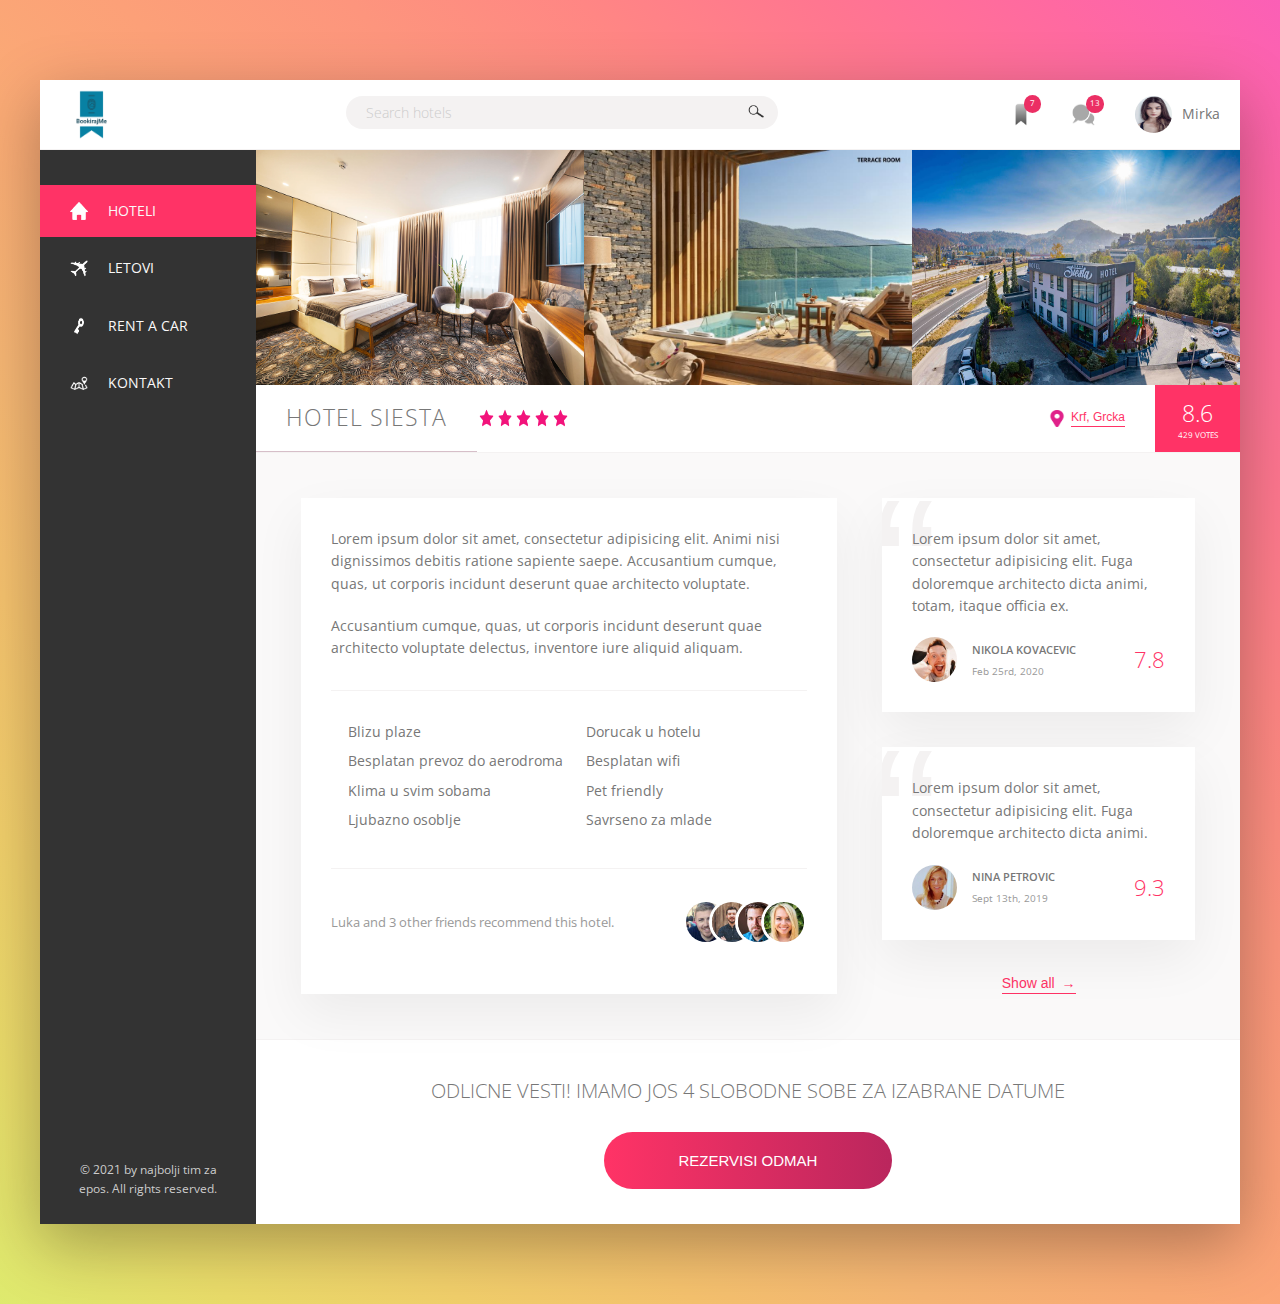
==== index.html @ ec446c12 "javascript na stranici letovi" ====
<!DOCTYPE html>
<html lang="en">
    <head>
        <meta charset="UTF-8">
        <meta name="viewport" content="width=device-width, initial-scale=1.0">
        
        <link href="https://fonts.googleapis.com/css?family=Open+Sans:300,400,600" rel="stylesheet">
        <link rel="stylesheet" href="css/style.css">
        <link rel="shortcut icon" type="image/png" href="slike/favicon.png">
        
        <title>BookirajMe &mdash; Aplikacija za pronalazenje jeftinih putovanja</title>
    </head>
    <body>
        <div class="container">
            <header class="header">
                <img src="slike/logo_transparent.png" alt="logo" class="logo">

                <form action="#" class="search">
                    <input type="text" class="search__input" placeholder="Search hotels">
                    <button class="search__button">
                            <img src="slike/pngtree-black-simple-magnifying-glass-png-image_1313804__1_-removebg-preview.png" class="search__icon" alt="lupa">
                        <!-- Pretrazi -->
                    </button>
                </form>

                <nav class="user-nav">
                    <div class="user-nav__icon-box">
                        <img src="slike/Bookmark.png" class="user-nav__icon" alt="bookmark">
                        <span class="user-nav__notification">7</span>
                    </div>
                    <div class="user-nav__icon-box">
                        <img src="slike/84-847861_conversation-icon-png-grey-chat-icon-png-transparent-removebg-preview.png" class="user-nav__icon" alt="chat">
                        <span class="user-nav__notification">13</span>
                    </div>
                    <div class="user-nav__user">
                        <img src="slike/user.jpg" alt="User photo" class="user-nav__user-photo">
                        <span class="user-nav__user-name">Mirka</span>
                    </div>
                </nav>
            </header>


            <div class="content">
                <nav class="sidebar">
                    <ul class="side-nav">
                        <li class="side-nav__item side-nav__item--active">
                            <a href="index.html" class="side-nav__link">
                                <img src="slike/white-home-icon-no-background-11563079642uwh6064mft-removebg-preview.png" class="side-nav__icon" alt="home page">
                                <span>Hoteli</span>
                            </a>
                        </li>
                        <li class="side-nav__item">
                            <a href="letovi.html" class="side-nav__link">
                                <img src="slike/128-1282207_airplane-silhouette-clip-airplane-icon-png-download-removebg-preview.png"  class="side-nav__icon" alt="avion">
                                <span>Letovi</span>
                            </a>
                        </li>
                        <li class="side-nav__item">
                            <a href="rentacar.html" class="side-nav__link">
                                <img src="slike/2613466-middle-removebg-preview.png"  class="side-nav__icon" alt="kljuc">
                                <span>Rent a car</span>
                            </a>
                        </li>
                        <li class="side-nav__item">
                            <a href="kontakt.html" class="side-nav__link">
                                <img src="slike/map.png" class="side-nav__icon" alt="mapa">
                                <span>Kontakt</span>
                            </a>
                        </li>
                    </ul>

                    <div class="legal">
                        &copy; 2021 by najbolji tim za epos. All rights reserved.
                    </div>
                </nav>



                <main class="hotel-view">
                    <div class="gallery">
                        <figure class="gallery__item">
                            <img src="slike/hotel-1.jpg" alt="Photo of hotel 1" class="gallery__photo">
                        </figure>
                        <figure class="gallery__item">
                            <img src="slike/hotel-2.jpg" alt="Photo of hotel 2" class="gallery__photo">
                        </figure>
                        <figure class="gallery__item">
                            <img src="slike/hotel-3.jpg" alt="Photo of hotel 3" class="gallery__photo">
                        </figure>
                    </div>

                    <div class="overview">
                        <h1 class="overview__heading">
                            Hotel Siesta
                        </h1>

                        <div class="overview__stars">
                            <img src="slike/46-461509_pink-stars-clipart-pink-star-clip-art-at-removebg-preview.png" class="overview__icon-star" alt="zvezdica">
                            <img src="slike/46-461509_pink-stars-clipart-pink-star-clip-art-at-removebg-preview.png" class="overview__icon-star" alt="zvezdica">
                            <img src="slike/46-461509_pink-stars-clipart-pink-star-clip-art-at-removebg-preview.png" class="overview__icon-star" alt="zvezdica">
                            <img src="slike/46-461509_pink-stars-clipart-pink-star-clip-art-at-removebg-preview.png" class="overview__icon-star" alt="zvezdica">
                            <img src="slike/46-461509_pink-stars-clipart-pink-star-clip-art-at-removebg-preview.png" class="overview__icon-star" alt="zvezdica">
                        </div>

                        <div class="overview__location">
                            <img src="slike/png-clipart-computer-icons-bus-dlf-mall-of-india-personal-identification-number-pink-pin-purple-pin-thumbnail-removebg-preview.png" class="overview__icon-location" alt="lokacija">
                            <button class="btn-inline">Krf, Grcka</button>
                        </div>

                        <div class="overview__rating">
                            <div class="overview__rating-average">8.6</div>
                            <div class="overview__rating-count">429 votes</div>
                        </div>
                    </div>

                    <div class="detail">
                        <div class="description">
                            <p class="paragraph">
                                Lorem ipsum dolor sit amet, consectetur adipisicing elit. Animi nisi dignissimos debitis ratione sapiente saepe. Accusantium cumque, quas, ut corporis incidunt deserunt quae architecto voluptate.
                            </p>
                            <p class="paragraph">
                                Accusantium cumque, quas, ut corporis incidunt deserunt quae architecto voluptate delectus, inventore iure aliquid aliquam.
                            </p>
                            <ul class="list">
                                <li class="list__item">Blizu plaze</li>
                                <li class="list__item">Dorucak u hotelu</li>
                                <li class="list__item">Besplatan prevoz do aerodroma</li>
                                <li class="list__item">Besplatan wifi</li>
                                <li class="list__item">Klima u svim sobama</li>
                                <li class="list__item">Pet friendly</li>
                                <li class="list__item">Ljubazno osoblje</li>
                                <li class="list__item">Savrseno za mlade</li>
                            </ul>
                            <div class="recommend">
                                <p class="recommend__count">
                                    Luka and 3 other friends recommend this hotel.
                                </p>
                                <div class="recommend__friends">
                                    <img src="slike/user-3.jpg" alt="Friend 1" class="recommend__photo">
                                    <img src="slike/user-4.jpg" alt="Friend 2" class="recommend__photo">
                                    <img src="slike/user-5.jpg" alt="Friend 3" class="recommend__photo">
                                    <img src="slike/user-6.jpg" alt="Friend 4" class="recommend__photo">
                                </div>
                            </div>
                        </div>

                        <div class="user-reviews">
                            <figure class="review">
                                <blockquote class="review__text">
                                    Lorem ipsum dolor sit amet, consectetur adipisicing elit. Fuga doloremque architecto dicta animi, totam, itaque officia ex.
                                </blockquote>
                                <figcaption class="review__user">
                                    <img src="slike/user-1.jpg" alt="User 1" class="review__photo">
                                    <div class="review__user-box">
                                        <p class="review__user-name">Nikola Kovacevic</p>
                                        <p class="review__user-date">Feb 25rd, 2020</p>
                                    </div>
                                    <div class="review__rating">7.8</div>
                                </figcaption>
                            </figure>

                            <figure class="review">
                                <blockquote class="review__text">
                                    Lorem ipsum dolor sit amet, consectetur adipisicing elit. Fuga doloremque architecto dicta animi.
                                </blockquote>
                                <figcaption class="review__user">
                                    <img src="slike/user-2.jpg" alt="User 1" class="review__photo">
                                    <div class="review__user-box">
                                        <p class="review__user-name">Nina Petrovic</p>
                                        <p class="review__user-date">Sept 13th, 2019</p>
                                    </div>
                                    <div class="review__rating">9.3</div>
                                </figcaption>
                            </figure>

                            <button class="btn-inline">Show all <span>&rarr;</span></button>
                        </div>


                    </div>
                    
                    <div class="cta">
                        <h2 class="cta__book-now">
                            Odlicne vesti! Imamo jos 4 slobodne sobe za izabrane datume
                        </h2>
                        <button class="btn">
                            <span class="btn__visible" onclick="showAlert()">Rezervisi odmah</span>
                            
                        </button>
                    </div>


                </main>
            </div>
        </div>
        <script src="javascript/myscript.js"></script>
    </body>
</html>
---- css/style.css ----
* {
    margin: 0;
    padding: 0;
}

*,
*::before,
*::after {
    box-sizing: inherit;
}

html {
    box-sizing: border-box;
    font-size: 62.5%; 
    /* 1rem = 10px, 10px/16px = 62.5% */

}


body {
    font-family: 'Open Sans', sans-serif;
    font-weight: 400;
    line-height: 1.6;
    color: #777;
    background-image: linear-gradient(to right top, #deea6e, #eadc6a, #f1cf6b, #f5c26e, #f6b674, #faab75, #fca078, #fd957d, #ff8684, #ff7690, #ff69a1, #fb5fb6);
    background-size: cover;
    background-repeat: no-repeat;

    min-height: 100vh;
}

.logo {
    height: 6.25rem;
    margin-left: 2rem;
}

/* pretraga */
.search {
    flex: 0 0 40%;

    display: flex;
    align-items: center;
    justify-content: center;

}


.search__input{
    font-family: inherit;
    font-size: inherit;
    color: inherit;
    background-color: #f4f2f2;
    border: none;
    padding: .7rem 2rem;
    border-radius: 100px;
    width: 90%;
    transition: all .2s;
    margin-right: -3.25rem;
    margin-bottom: 0.5rem;
    
}

.search__input:focus{
    outline: none;
    width: 100%;
    background-color: #f0eeee;
}

.search__input::-webkit-input-placeholder{
    font-weight: 100;
        color: #ccc;
}

.search__input:focus + .search__button{
    background-color: #f0eeee;
}

.search__button{
    border: none;
    background-color: #f4f2f2;
    
}

.search__button:focus{
    outline: none;
}

.search__button:active{
    transform: translateY(2px);
}

.search__icon{
    height: 2rem;
    width: 2rem;
    fill:#999;
}

/* profil osobe */
.user-nav {
    align-self: stretch;
    
    display: flex;
    align-items: center;
}

.user-nav > * {
    padding: 0 2rem;
        cursor: pointer;
        height: 100%;
        display: flex;
        align-items: center;
}

.user-nav > *:hover{
    background-color: #777;
}

.user-nav__icon-box{
    position: relative;
}

.user-nav__icon{
    height: 2.25rem;
        width: 2.25rem;
        fill:  #777;
}

.user-nav__notification{
    font-size: .8rem;
        height: 1.75rem;
        width: 1.75rem;
        border-radius: 50%;
        background-color: #eb2f64;
        color: #fff;
        position: absolute;
        top: 1.5rem;
        right: 1.1rem;

        display: flex;
        justify-content: center;
        align-items: center;
}

.user-nav__user-photo{
    height: 3.75rem;
    width: 3.75rem;
    border-radius: 50%;
    margin-right: 1rem;
}

/* side navigation */
.side-nav {
    font-size: 1.4rem;
    list-style: none;
    margin-top: 3.5rem;

}

.side-nav__item{
    position: relative;

}

.side-nav__item:not(:last-child) {
    margin-bottom: .5rem;
}


.side-nav__item::before{
    content: "";
        position: absolute;
        top: 0;
        left: 0;
        height: 100%;
        width: 3px;
        background-color: #eb2f64 ;
        transform: scaleY(0);
        transition: transform .2s,
                    width .4s cubic-bezier(1,0,0,1) .2s,
                    background-color .1s;
}

.side-nav__item:hover::before,
.side-nav__item--active::before {
    transform: scaleY(1);
    width: 100%;
}

.side-nav__item--active::before{
    background-color:#FF3366;
}

.side-nav__link:link,
.side-nav__link:visited{
    color:#faf9f9;
        text-decoration: none;
        text-transform: uppercase;
        display: block;
        padding: 1.5rem 3rem;
        position: relative;
        z-index: 10;

        display: flex;
        align-items: center;
    
}

.side-nav__icon{
    width: 1.75rem;
        height: 1.75rem;
        margin-right: 2rem;
}


/* legal tekst */
.legal {
    font-size: 1.2rem;
    color:  #ccc;
    text-align: center;
    padding: 2.5rem;
}


/* galerija */
.gallery {
    display: flex;
}

.gallery__item{
    width: 100%;
    display: block;
    
}

.gallery__photo {
    width: 100%;
    height: 100%;
    display: block;
}

/* hotel overview */
.overview {
    display: flex;
    align-items: center;
    border-bottom: 1px solid #f4f2f2;
}

.overview__heading{
    font-size: 2.25rem;
        font-weight: 300;
        text-transform: uppercase;
        letter-spacing: 1px;
        padding: 1.5rem 3rem;

}


.overview__stars{
    margin-right: auto;
    display: flex;
}

.overview__icon-star{
    width: 1.85rem;
    height: 1.8rem;
}
.overview__icon-location{
    width: 1.75rem;
    height: 1.75rem;
    margin-right: .5rem;
}

.overview__location {
    font-size: 1.2rem;
    display: flex;
    vertical-align: center;
}

.overview__rating{
    background-color: #FF3366;
        color: #fff;
        margin-left: 3rem;
        padding: 0 2.25rem;
        align-self: stretch;

        display: flex;
        flex-direction: column;
        align-items: center;
        justify-content: center;

}

.overview__rating-average{
    font-size: 2.25rem;
        font-weight: 300;
        margin-bottom: -3px;

}



.overview__rating-count{
    font-size: .8rem;
        text-transform: uppercase;

        
}


/* inline dugme */
.btn-inline {
    border: none;
    color: #FF3366;
    font-size: inherit;
    border-bottom: 1px solid currentColor;
    padding-bottom: 2px;
    display: inline-block;
    background-color: transparent;
    cursor: pointer;
    transition: all .2s;
}

.btn-inline span{
    margin-left: 3px;
    transition: margin-left .2s;
}

.btn-inline:hover{
    color: #333;
}

.btn-inline:hover span{
    margin-left: 8px;
}

.btn-inline:focus{
    outline: none;
    animation: pulsate 1s infinite;
}
@keyframes pulsate {
    0% {
        transform: scale(1);
        box-shadow: none;
    }

    50% {
        transform: scale(1.05);
        box-shadow: 0 1rem 4rem rgba(0,0,0,.25);
    }

    100% {
        transform: scale(1);
        box-shadow: none;
    }
}

/* pargraf */
.paragraph:not(:last-of-type) {
    margin-bottom: 2rem;
}

/* lista */
.list {
    list-style: none;
    margin: 3rem 0;
    padding: 3rem 0;
    border-top: 1px solid #f4f2f2;
    border-bottom: 1px solid #f4f2f2;
    display: flex;
    flex-wrap: wrap;
}

.list__item{
    flex: 0 0 50%;
    margin-bottom: .7rem;
}

.list__item::before{
        content: "";
        display: inline-block;
        height: 1rem;
        width: 1rem;
        margin-right: .7rem;

}

/* preporuceno */
.recommend {
    font-size: 1.3rem;
    color:  #999;

    display: flex;
    align-items: center;
}

.recommend__count{
    margin-right: auto;
}

.recommend__friends{
    display: flex;
}

.recommend__photo{
    box-sizing: content-box;
    height: 4rem;
    width: 4rem;
    border-radius: 50%;
    border: 3px solid #fff;

    
}

.recommend__photo:not(:last-child) {
    margin-right: -2rem;
}

/* reviews */
.review {
    background-color: #fff;
    box-shadow:  0 2rem 5rem rgba(0,0,0,.06);
    padding: 3rem;
    margin-bottom: 3.5rem;
    position: relative;
    overflow: hidden;

}

.review__text{
    margin-bottom: 2rem;
    z-index: 10;
    position: relative;
}

.review__user{
    display: flex;
    align-items: center;
}

.review__photo{
    height: 4.5rem;
    width: 4.5rem;
    border-radius: 50%;
    margin-right: 1.5rem;
}

.review__user-box{
    margin-right: auto;
}

.review__user-name{
    font-size: 1.1rem;
        font-weight: 600;
        text-transform: uppercase;
        margin-bottom: 0.4rem;
}

.review__user-date{
    font-size: 1rem;
    color: #999;
}

.review__rating{
    color: #FF3366;
    font-size: 2.2rem;
    font-weight: 300;
}

.review::before{
    content: "\201C";
    position: absolute;
    top: -2.75rem;
    left: -1rem;
    line-height: 1;
    font-size: 20rem;
    color: #f4f2f2;
    font-family: sans-serif;
    z-index: 1;
}

/* bookiranje call to action*/
.cta {
    padding: 3.5rem 0;
    text-align: center;
}

.cta__book-now{
        font-size: 2rem;
        font-weight: 300;
        text-transform: uppercase;
        margin-bottom: 2.5rem;
}

.btn{
    font-size: 1.5rem;
    font-weight: 300;
    text-transform: uppercase;
    border-radius: 100px;
    border: none;
    background-image: linear-gradient(to right, #FF3366, #BA265D);
    color: #fff;
    position: relative;
    overflow: hidden;
    cursor: pointer;
}

.btn > *{
        display: inline-block;
        height: 100%;
        width: 100%;
        transition: all .2s;
}

.btn__visible{
    padding: 2rem 7.5rem;
}


.btn:hover{
    background-image: linear-gradient(to left, #FF3366, #BA265D);
}


.btn:focus{
    outline: none;
    animation: pulsate 1s infinite;
}

/* layout */
.container {
    max-width: 120rem;
    margin: 8rem auto;
    background-color: #faf9f9;
    box-shadow: 0 2rem 6rem rgba(0,0,0,.3);

    min-height: 50rem;

}

.header {
    font-size: 1.4rem;
    height: 7rem;
    background-color: #fff;
    border-bottom: 1px solid #f4f2f2;

    display: flex;
    justify-content: space-between;
    align-items: center;
}

.content {
    display: flex;

}

.sidebar {
    background-color: #333;

    flex: 0 0 18%;

    display: flex;
    flex-direction: column;
    justify-content: space-between;
}

.hotel-view {
    background-color: #fff;

    flex: 1;
}

.detail {
    font-size: 1.4rem;
    display: flex;
    padding: 4.5rem;
    background-color: #faf9f9;
    border-bottom: 1px solid #f4f2f2;

}



.description {
    background-color: #fff;
    box-shadow: 0 2rem 5rem rgba(0,0,0,.06);;
    padding: 3rem;
    flex: 0 0 60%;
    margin-right: 4.5rem;

    
}



.user-reviews {
    flex: 1;

    display: flex;
    flex-direction: column;
    align-items: center;
}

/* letovi */
.okvir{
    font-size: 1.4rem;
    display: flex;
    padding: 4.5rem;
    background-color: #faf9f9;
    border-bottom: 1px solid #f4f2f2;
    
    justify-content: space-around;
    align-items: center;
    
}

h1{
    border-bottom: 1px solid #5e052a41;
}

.forma{
    text-align: center;
}

.slika{
    flex: auto;
}
.slika__stjuardesa{
    margin: 7.5rem;
    width: 30rem;
    border-radius: 25%;
    box-shadow: 0 1rem 4rem rgba(0,0,0,.25);
}

#dat{
    border-bottom: 1px solid #5e052a41;
    border-top: 1px solid #5e052a41;
}

/* media queries za responzivnost */
/* najveci ekran */
@media only screen and (max-width: 75em) {
    .container {
    margin: 0;
    max-width: 100%;
    width: 100%;
    }
}

@media only screen and (max-width: 68.75em) {
    html{
    font-size: 50%;
    }
}
/* veliki ekran */
@media only screen and (max-width: 56.25em) {
    .side-nav {
    display: flex;
    margin: 0;
    }
    .side-nav__item{
        flex: 1;
    }
    .side-nav__item:not(:last-child) {
            margin: 0;
    }
    .side-nav__item:not(:last-child) {
        margin: 0;
    }
    .side-nav__link:link,
    .side-nav__link:visited{
    justify-content: center;
    padding: 2rem;
    }
    .review {
        padding: 2rem;
        margin-bottom: 3rem;
    }
    .legal {
        display: none;
    }
    .cta {
        padding: 2.5rem 0;
    }
    .content {
        flex-direction: column;
    }
    .detail {
        padding: 3rem;
    }
    .description {
        padding: 2rem;
        margin-right: 3rem;
    }
}
/* srednji ekran */
@media only screen and (max-width: 37.5em) {
    .side-nav__link:link,
    .side-nav__link:visited{
    flex-direction: column;
    padding: 1.5rem 0.5rem;
    }
    .side-nav__icon{
        margin-right: 0;
        margin-bottom: .7rem;
        width: 1.5rem;
        height: 1.5rem;
    }
    .overview__heading{
        font-size: 1.8rem;
        padding: 1.25rem 2rem;
    }
    .overview__rating{
        padding: 0 1.5rem;
    }
    .overview__rating-average{
        font-size: 1.8rem;
    }
    .overview__rating-count{
        font-size: 0.5rem;
    }
    .header {
        flex-wrap: wrap;
        align-content: space-around;
        height: 11rem;
    }
    .detail {
        flex-direction: column;
    }
    .description {
        margin-right: 0;
        margin-bottom: 3rem;
    }

}

@media only screen and (max-width: 31.25em) {
    .search{
    order: 1;
    flex: 0 0 100%;
    background-color: #f4f2f2;
    }
}
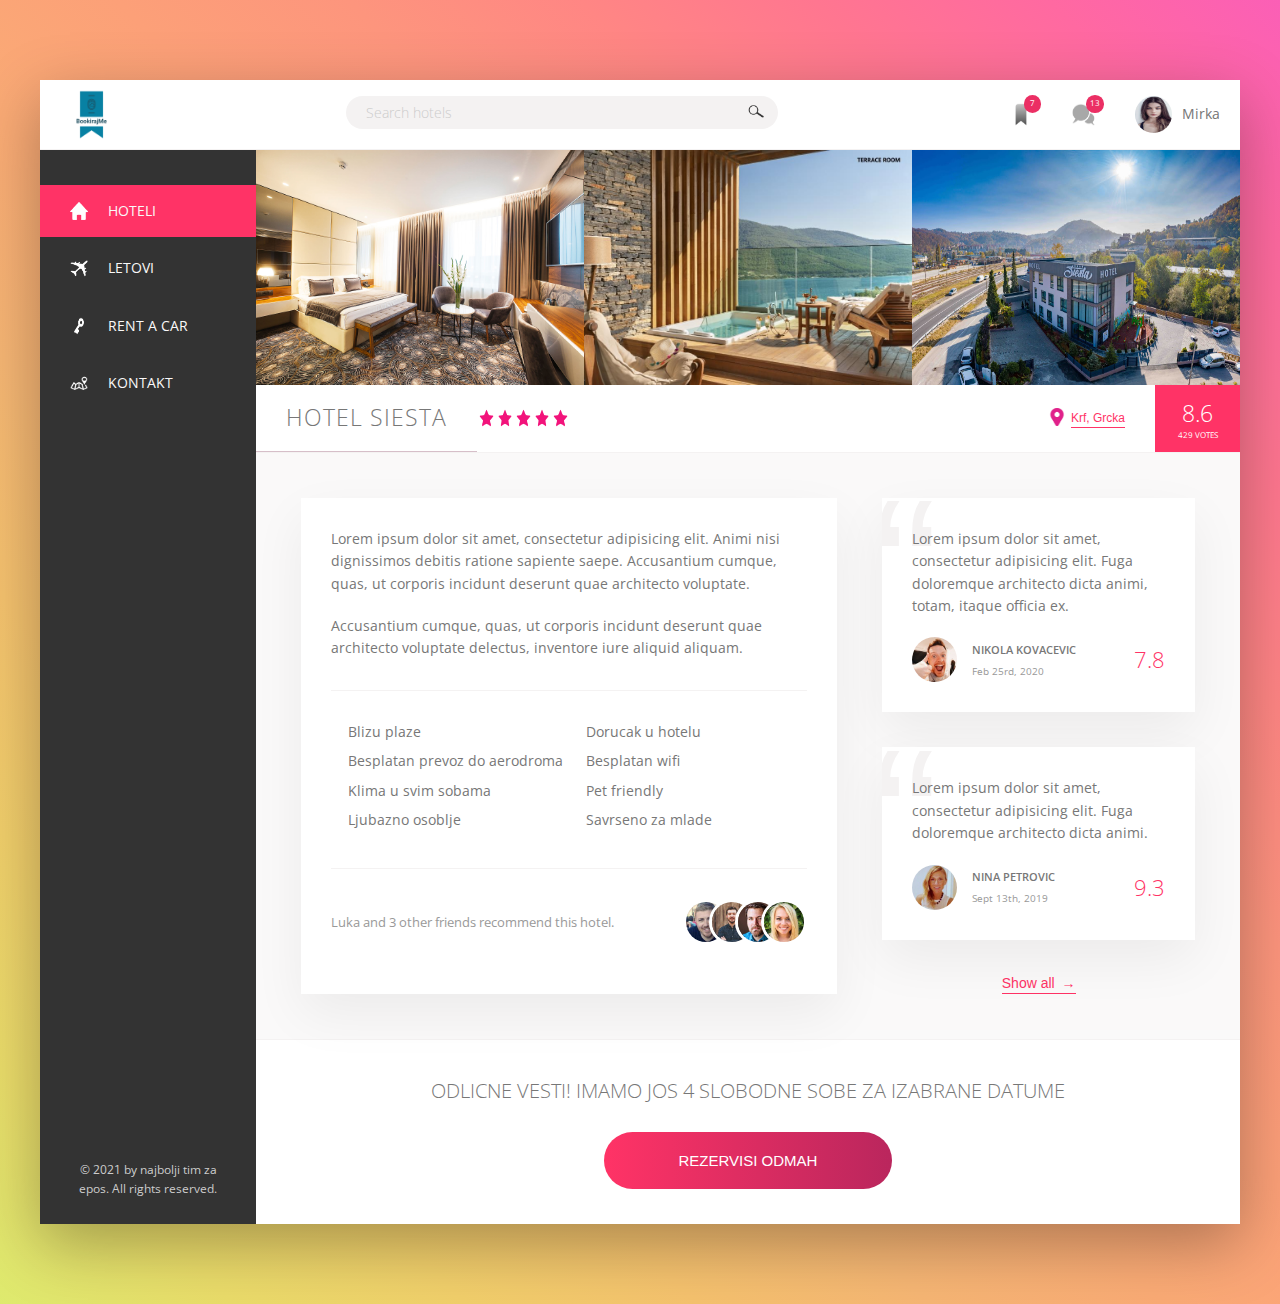
==== commit 21b97bac: "dodati linkovi na dugmice" ====
--- a/index.html
+++ b/index.html
@@ -104,7 +104,7 @@
 
                         <div class="overview__location">
                             <img src="slike/png-clipart-computer-icons-bus-dlf-mall-of-india-personal-identification-number-pink-pin-purple-pin-thumbnail-removebg-preview.png" class="overview__icon-location" alt="lokacija">
-                            <button class="btn-inline">Krf, Grcka</button>
+                            <a href="https://en.wikipedia.org/wiki/Corfu" target="blank"><button class="btn-inline">Krf, Grcka</button></a>
                         </div>
 
                         <div class="overview__rating">
@@ -173,7 +173,7 @@
                                 </figcaption>
                             </figure>
 
-                            <button class="btn-inline">Show all <span>&rarr;</span></button>
+                            <button class="btn-inline" onclick="nemaKom()">Show all <span>&rarr;</span></button>
                         </div>
 
 
--- a/css/style.css
+++ b/css/style.css
@@ -636,6 +636,17 @@
     border-top: 1px solid #5e052a41;
 }
 
+.reklama{
+    padding: 2rem;
+    font-family: inherit;
+    display: flex;
+    flex-direction: column;
+    justify-content: center;
+    align-items: center;
+    background-color: #333;
+    color: #d1c1c1;
+}
+
 /* media queries za responzivnost */
 /* najveci ekran */
 @media only screen and (max-width: 75em) {
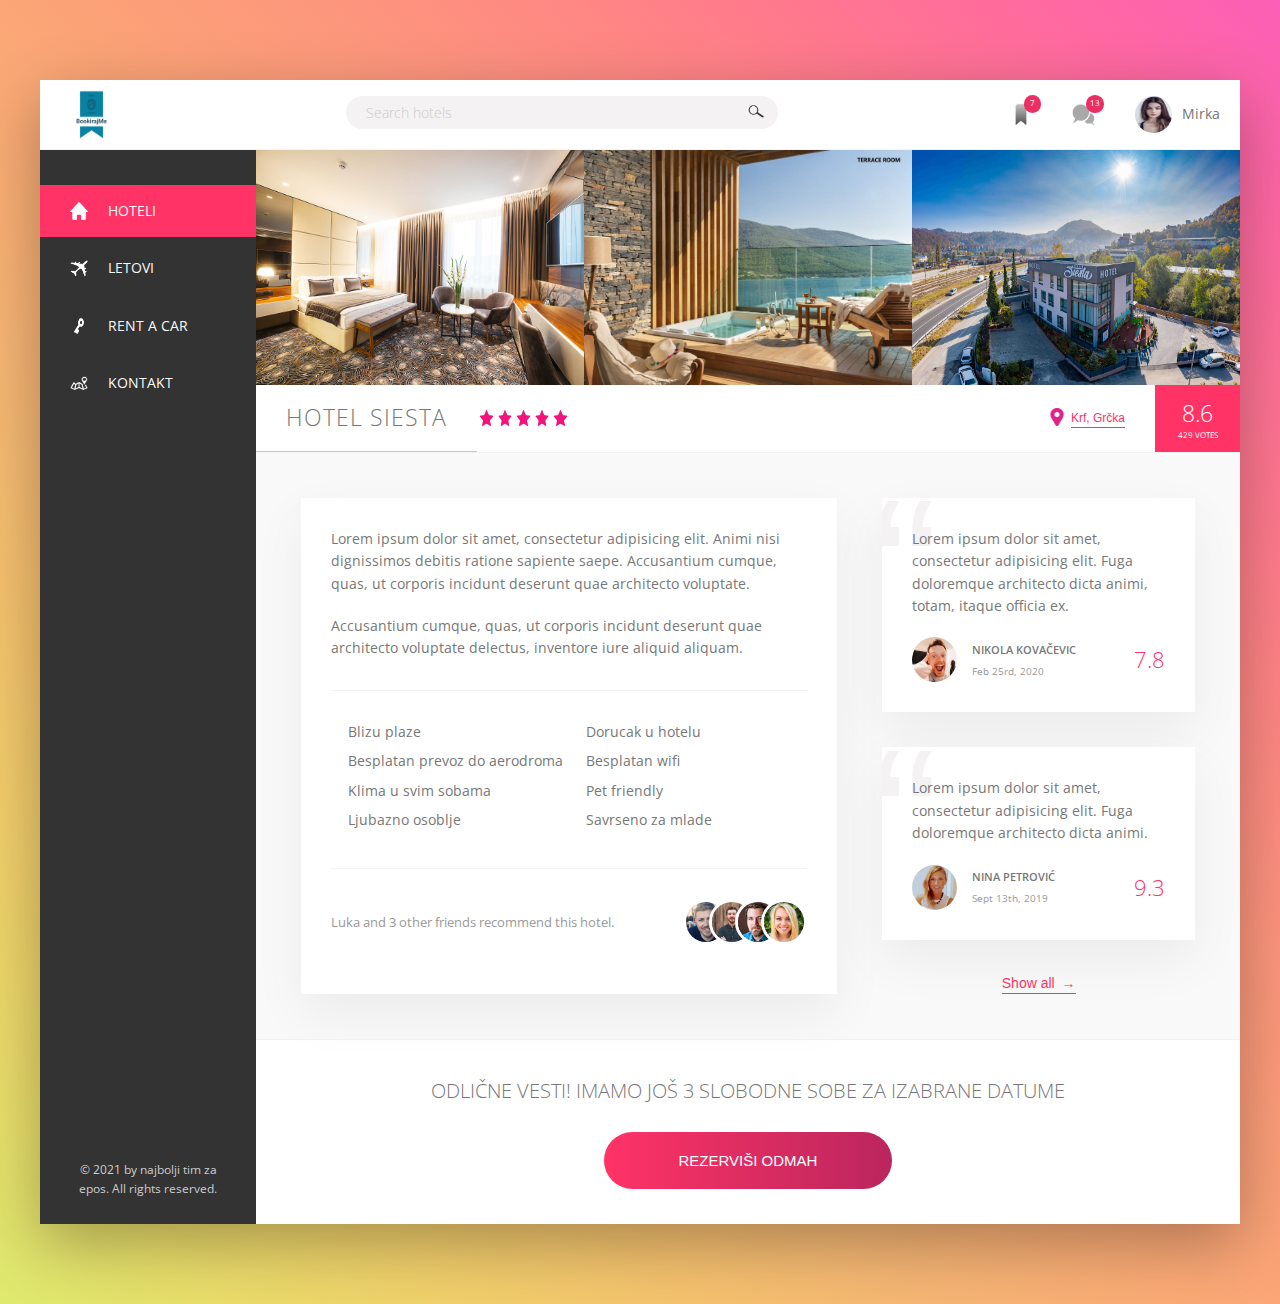
==== commit 6f8f0acd: "ispravljena ošišana latinica" ====
--- a/index.html
+++ b/index.html
@@ -8,7 +8,7 @@
         <link rel="stylesheet" href="css/style.css">
         <link rel="shortcut icon" type="image/png" href="slike/favicon.png">
         
-        <title>BookirajMe &mdash; Aplikacija za pronalazenje jeftinih putovanja</title>
+        <title>BookirajMe &mdash; Aplikacija za pronalaženje jeftinih putovanja</title>
     </head>
     <body>
         <div class="container">
@@ -104,7 +104,7 @@
 
                         <div class="overview__location">
                             <img src="slike/png-clipart-computer-icons-bus-dlf-mall-of-india-personal-identification-number-pink-pin-purple-pin-thumbnail-removebg-preview.png" class="overview__icon-location" alt="lokacija">
-                            <a href="https://en.wikipedia.org/wiki/Corfu" target="blank"><button class="btn-inline">Krf, Grcka</button></a>
+                            <a href="https://en.wikipedia.org/wiki/Corfu" target="blank"><button class="btn-inline">Krf, Grčka</button></a>
                         </div>
 
                         <div class="overview__rating">
@@ -152,7 +152,7 @@
                                 <figcaption class="review__user">
                                     <img src="slike/user-1.jpg" alt="User 1" class="review__photo">
                                     <div class="review__user-box">
-                                        <p class="review__user-name">Nikola Kovacevic</p>
+                                        <p class="review__user-name">Nikola Kovačevic</p>
                                         <p class="review__user-date">Feb 25rd, 2020</p>
                                     </div>
                                     <div class="review__rating">7.8</div>
@@ -166,7 +166,7 @@
                                 <figcaption class="review__user">
                                     <img src="slike/user-2.jpg" alt="User 1" class="review__photo">
                                     <div class="review__user-box">
-                                        <p class="review__user-name">Nina Petrovic</p>
+                                        <p class="review__user-name">Nina Petrović</p>
                                         <p class="review__user-date">Sept 13th, 2019</p>
                                     </div>
                                     <div class="review__rating">9.3</div>
@@ -181,10 +181,10 @@
                     
                     <div class="cta">
                         <h2 class="cta__book-now">
-                            Odlicne vesti! Imamo jos 4 slobodne sobe za izabrane datume
+                            Odlične vesti! Imamo još 3 slobodne sobe za izabrane datume
                         </h2>
                         <button class="btn">
-                            <span class="btn__visible" onclick="showAlert()">Rezervisi odmah</span>
+                            <span class="btn__visible" onclick="showAlert()">Rezerviši odmah</span>
                             
                         </button>
                     </div>
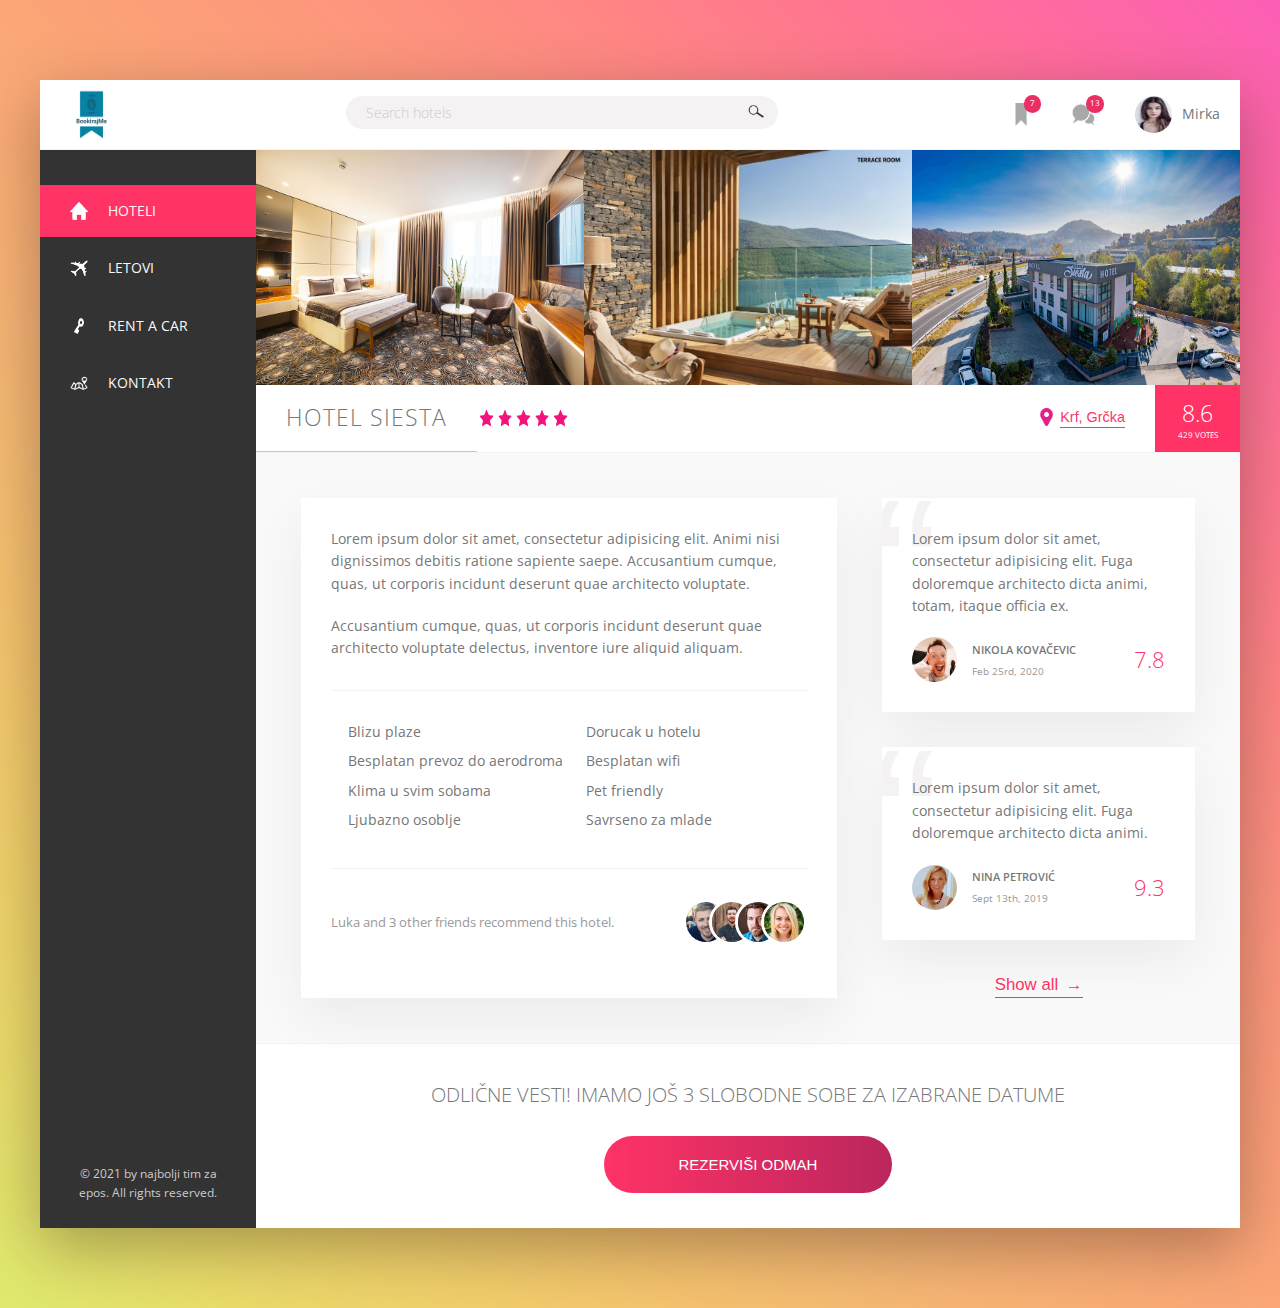
==== commit 9e643ab3: "izmenjena bookmark ikonica" ====
--- a/index.html
+++ b/index.html
@@ -25,7 +25,7 @@
 
                 <nav class="user-nav">
                     <div class="user-nav__icon-box">
-                        <img src="slike/Bookmark.png" class="user-nav__icon" alt="bookmark">
+                        <img src="slike/download-removebg-preview.png" class="user-nav__icon" alt="bookmark">
                         <span class="user-nav__notification">7</span>
                     </div>
                     <div class="user-nav__icon-box">
--- a/css/style.css
+++ b/css/style.css
@@ -318,6 +318,7 @@
     background-color: transparent;
     cursor: pointer;
     transition: all .2s;
+    font-size: 1.2em;
 }
 
 .btn-inline span{
@@ -634,6 +635,7 @@
 #dat{
     border-bottom: 1px solid #5e052a41;
     border-top: 1px solid #5e052a41;
+    font-size: 1.4em;
 }
 
 .reklama{
@@ -645,6 +647,10 @@
     align-items: center;
     background-color: #333;
     color: #d1c1c1;
+}
+
+label{
+    font-size: 1.3em;
 }
 
 /* media queries za responzivnost */
@@ -741,7 +747,19 @@
         margin-right: 0;
         margin-bottom: 3rem;
     }
-
+    .okvir{
+        flex-direction: column;
+        font-size: 1.2em;
+    }
+    .h1{
+        font-size: 1.7em;
+    }
+    label{
+        font-size: 1.3em;
+    }
+    #dat{
+        font-size: 1.3em;
+    }
 }
 
 @media only screen and (max-width: 31.25em) {
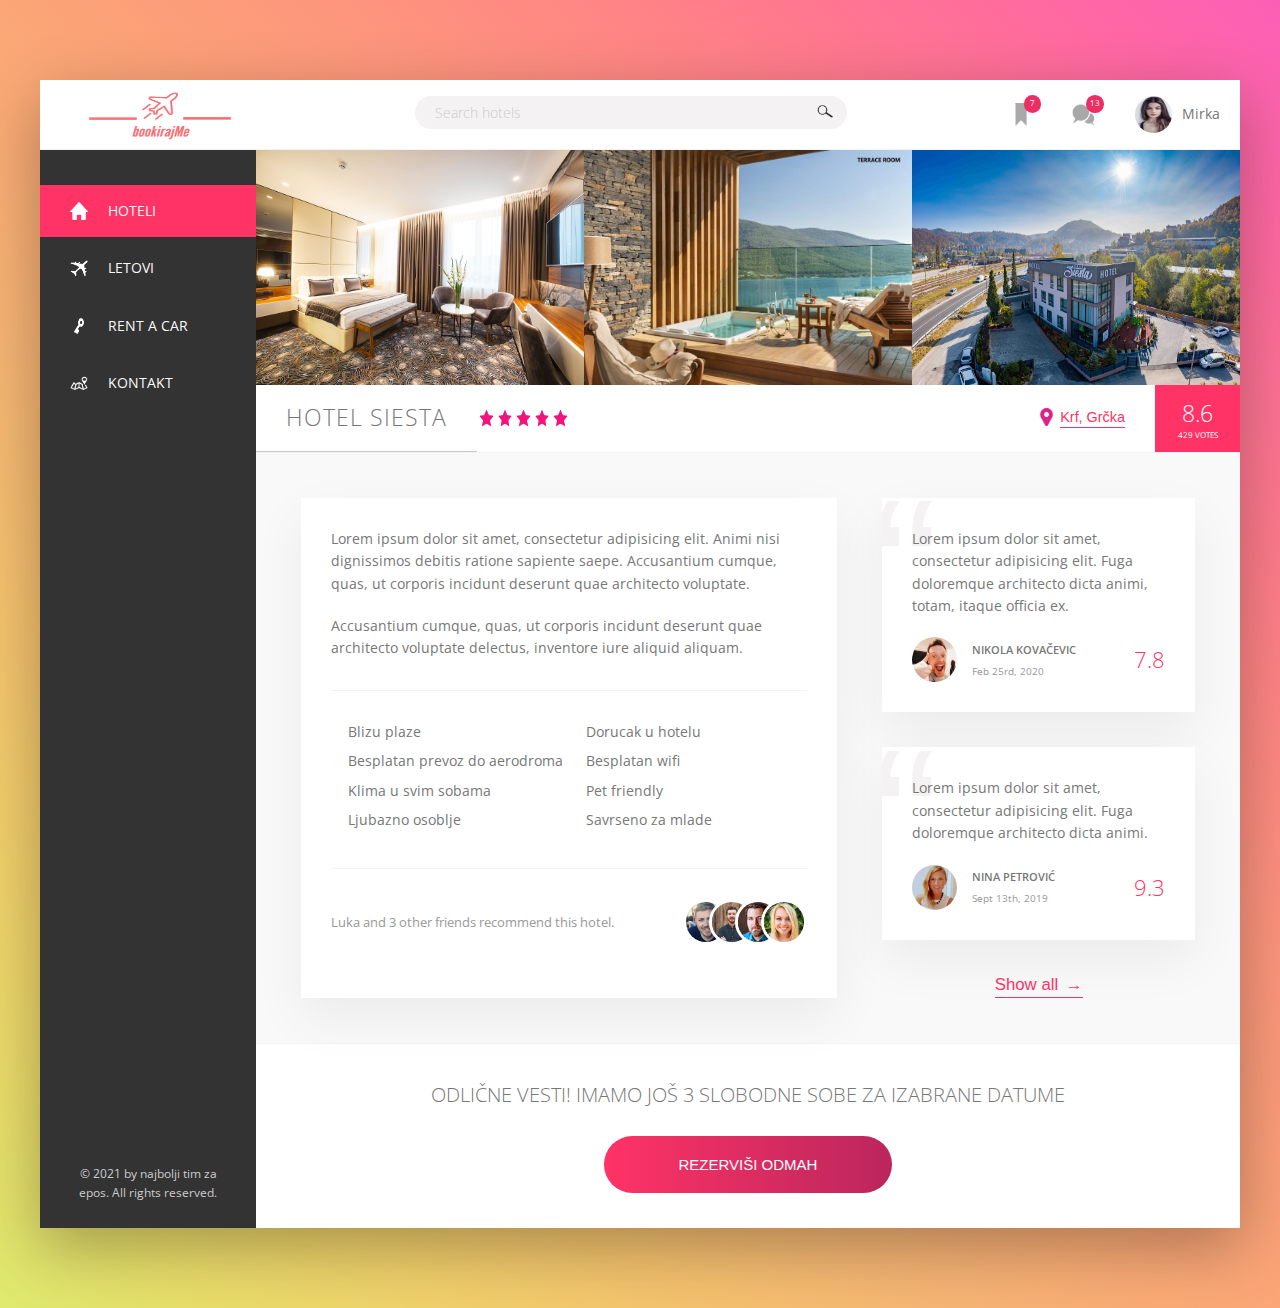
==== commit e692fca2: "izmenjen logo na svim stranicama i responzivan je" ====
--- a/index.html
+++ b/index.html
@@ -8,12 +8,12 @@
         <link rel="stylesheet" href="css/style.css">
         <link rel="shortcut icon" type="image/png" href="slike/favicon.png">
         
-        <title>BookirajMe &mdash; Aplikacija za pronalaženje jeftinih putovanja</title>
+        <title>bookirajMe &mdash; Aplikacija za pronalaženje jeftinih putovanja</title>
     </head>
     <body>
         <div class="container">
             <header class="header">
-                <img src="slike/logo_transparent.png" alt="logo" class="logo">
+                <img src="slike/bookirajMe-logos_transparent.png" alt="logo" class="logo">
 
                 <form action="#" class="search">
                     <input type="text" class="search__input" placeholder="Search hotels">
--- a/css/style.css
+++ b/css/style.css
@@ -30,7 +30,8 @@
 }
 
 .logo {
-    height: 6.25rem;
+    height: 15.25rem;
+    width: 20rem;
     margin-left: 2rem;
 }
 
@@ -312,7 +313,7 @@
     border: none;
     color: #FF3366;
     font-size: inherit;
-    border-bottom: 1px solid currentColor;
+    border-bottom: 1px solid #FF3366;
     padding-bottom: 2px;
     display: inline-block;
     background-color: transparent;
@@ -633,8 +634,8 @@
 }
 
 #dat{
-    border-bottom: 1px solid #5e052a41;
-    border-top: 1px solid #5e052a41;
+    /* border-bottom: 1px dotted #5e052a41; */
+    /* border-top: 1px solid #5e052a41; */
     font-size: 1.4em;
 }
 
@@ -651,6 +652,11 @@
 
 label{
     font-size: 1.3em;
+}
+
+#f1{
+    border: 1px solid #5e052a41;
+    margin-top: 1em;
 }
 
 /* media queries za responzivnost */
@@ -760,6 +766,14 @@
     #dat{
         font-size: 1.3em;
     }
+    #f1{
+        font-size: 1.2em;
+    }
+    .logo{
+        width: 7rem;
+        height: auto;
+        margin-left: 1rem;
+    }
 }
 
 @media only screen and (max-width: 31.25em) {
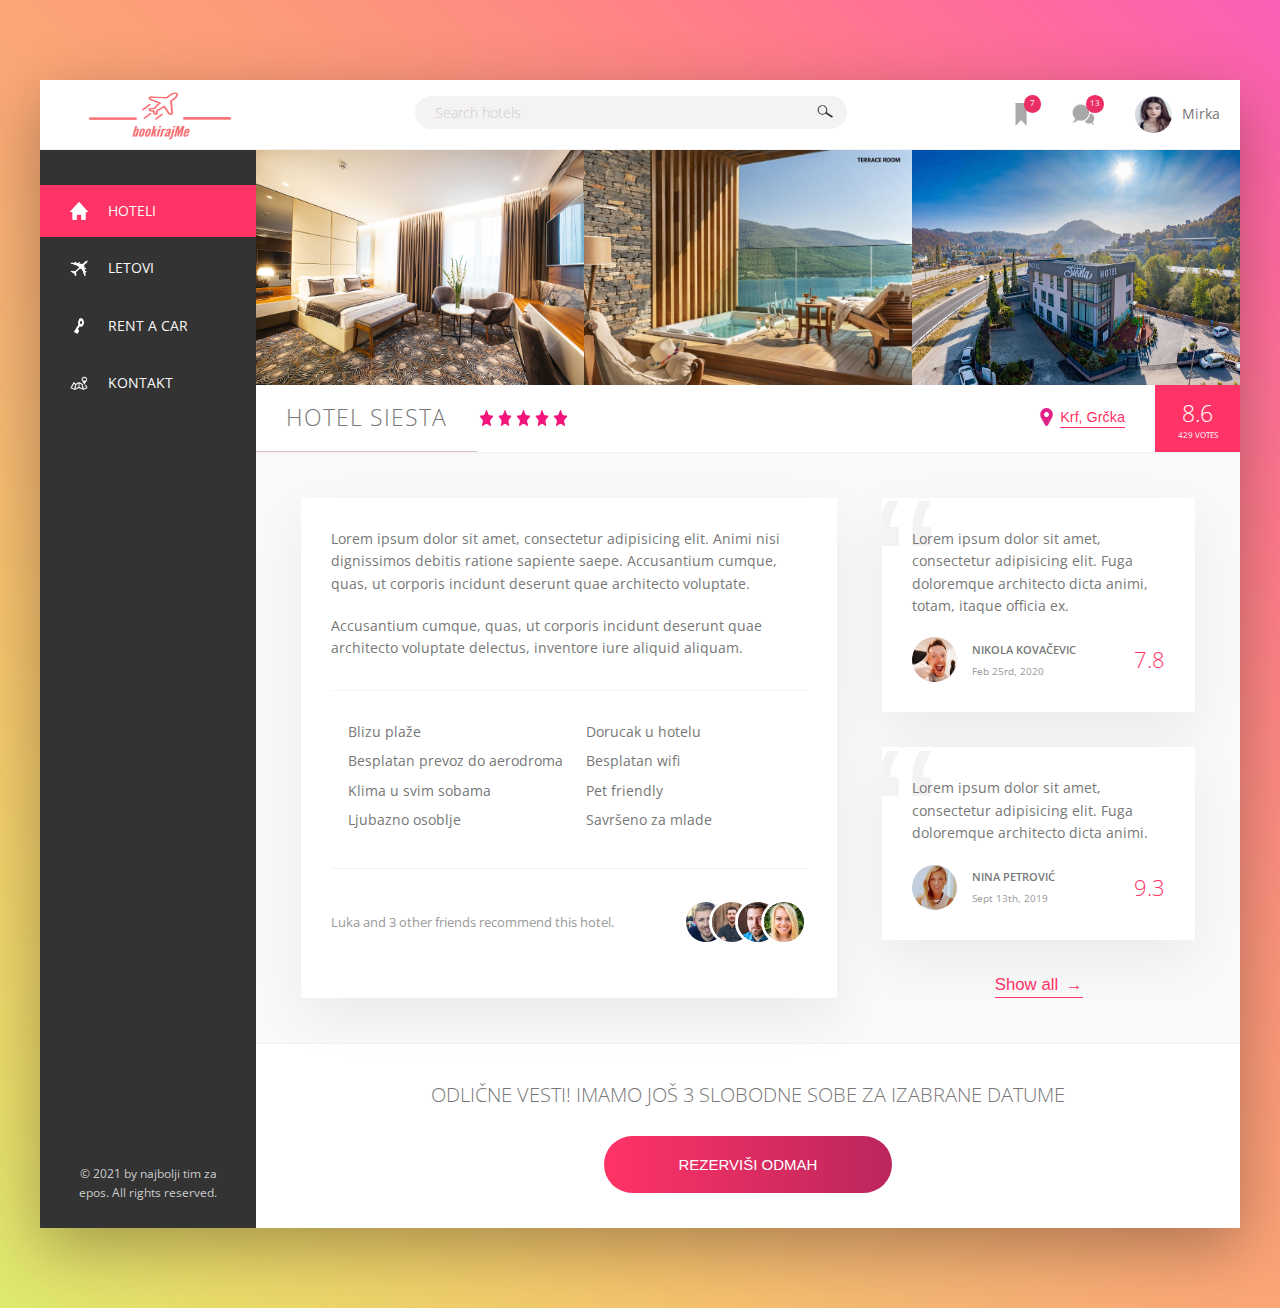
==== commit 93a34a67: "ispravljena ošišana latinica" ====
--- a/index.html
+++ b/index.html
@@ -6,7 +6,7 @@
         
         <link href="https://fonts.googleapis.com/css?family=Open+Sans:300,400,600" rel="stylesheet">
         <link rel="stylesheet" href="css/style.css">
-        <link rel="shortcut icon" type="image/png" href="slike/favicon.png">
+        <link rel="shortcut icon" type="image/png" href="slike/bookirajMe-logos_transparent.png">
         
         <title>bookirajMe &mdash; Aplikacija za pronalaženje jeftinih putovanja</title>
     </head>
@@ -122,14 +122,14 @@
                                 Accusantium cumque, quas, ut corporis incidunt deserunt quae architecto voluptate delectus, inventore iure aliquid aliquam.
                             </p>
                             <ul class="list">
-                                <li class="list__item">Blizu plaze</li>
+                                <li class="list__item">Blizu plaže</li>
                                 <li class="list__item">Dorucak u hotelu</li>
                                 <li class="list__item">Besplatan prevoz do aerodroma</li>
                                 <li class="list__item">Besplatan wifi</li>
                                 <li class="list__item">Klima u svim sobama</li>
                                 <li class="list__item">Pet friendly</li>
                                 <li class="list__item">Ljubazno osoblje</li>
-                                <li class="list__item">Savrseno za mlade</li>
+                                <li class="list__item">Savršeno za mlade</li>
                             </ul>
                             <div class="recommend">
                                 <p class="recommend__count">
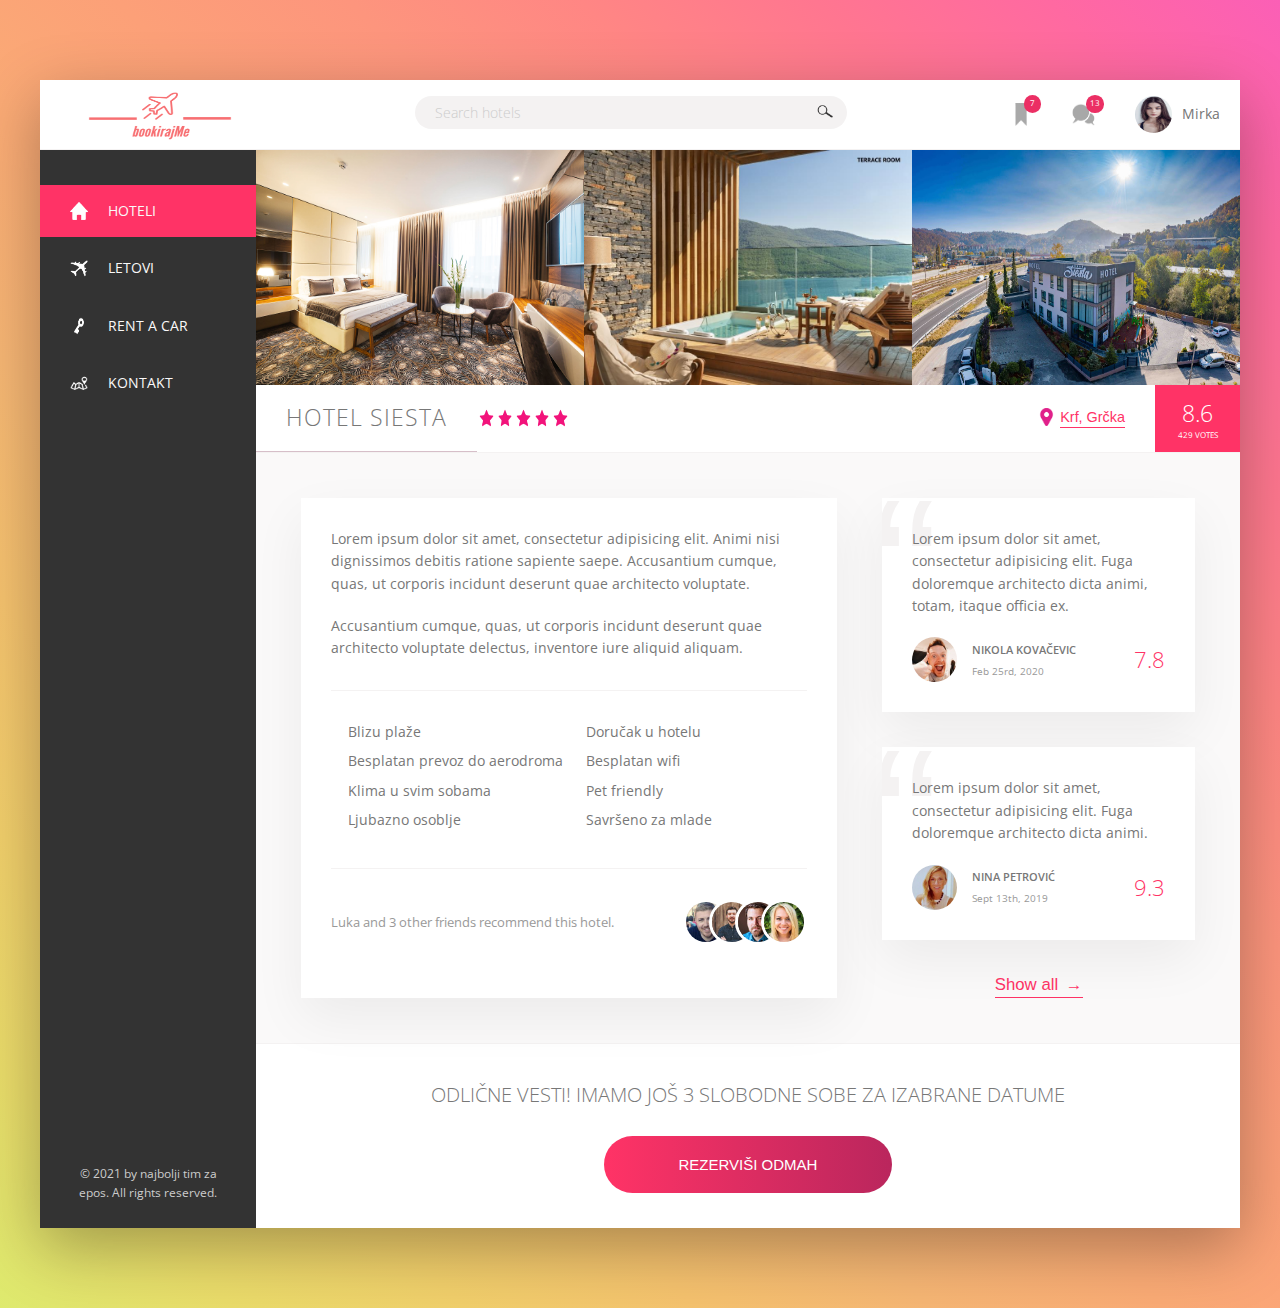
==== commit 1e8c46e9: "dorucak ispravljen" ====
--- a/index.html
+++ b/index.html
@@ -123,7 +123,7 @@
                             </p>
                             <ul class="list">
                                 <li class="list__item">Blizu plaže</li>
-                                <li class="list__item">Dorucak u hotelu</li>
+                                <li class="list__item">Doručak u hotelu</li>
                                 <li class="list__item">Besplatan prevoz do aerodroma</li>
                                 <li class="list__item">Besplatan wifi</li>
                                 <li class="list__item">Klima u svim sobama</li>
